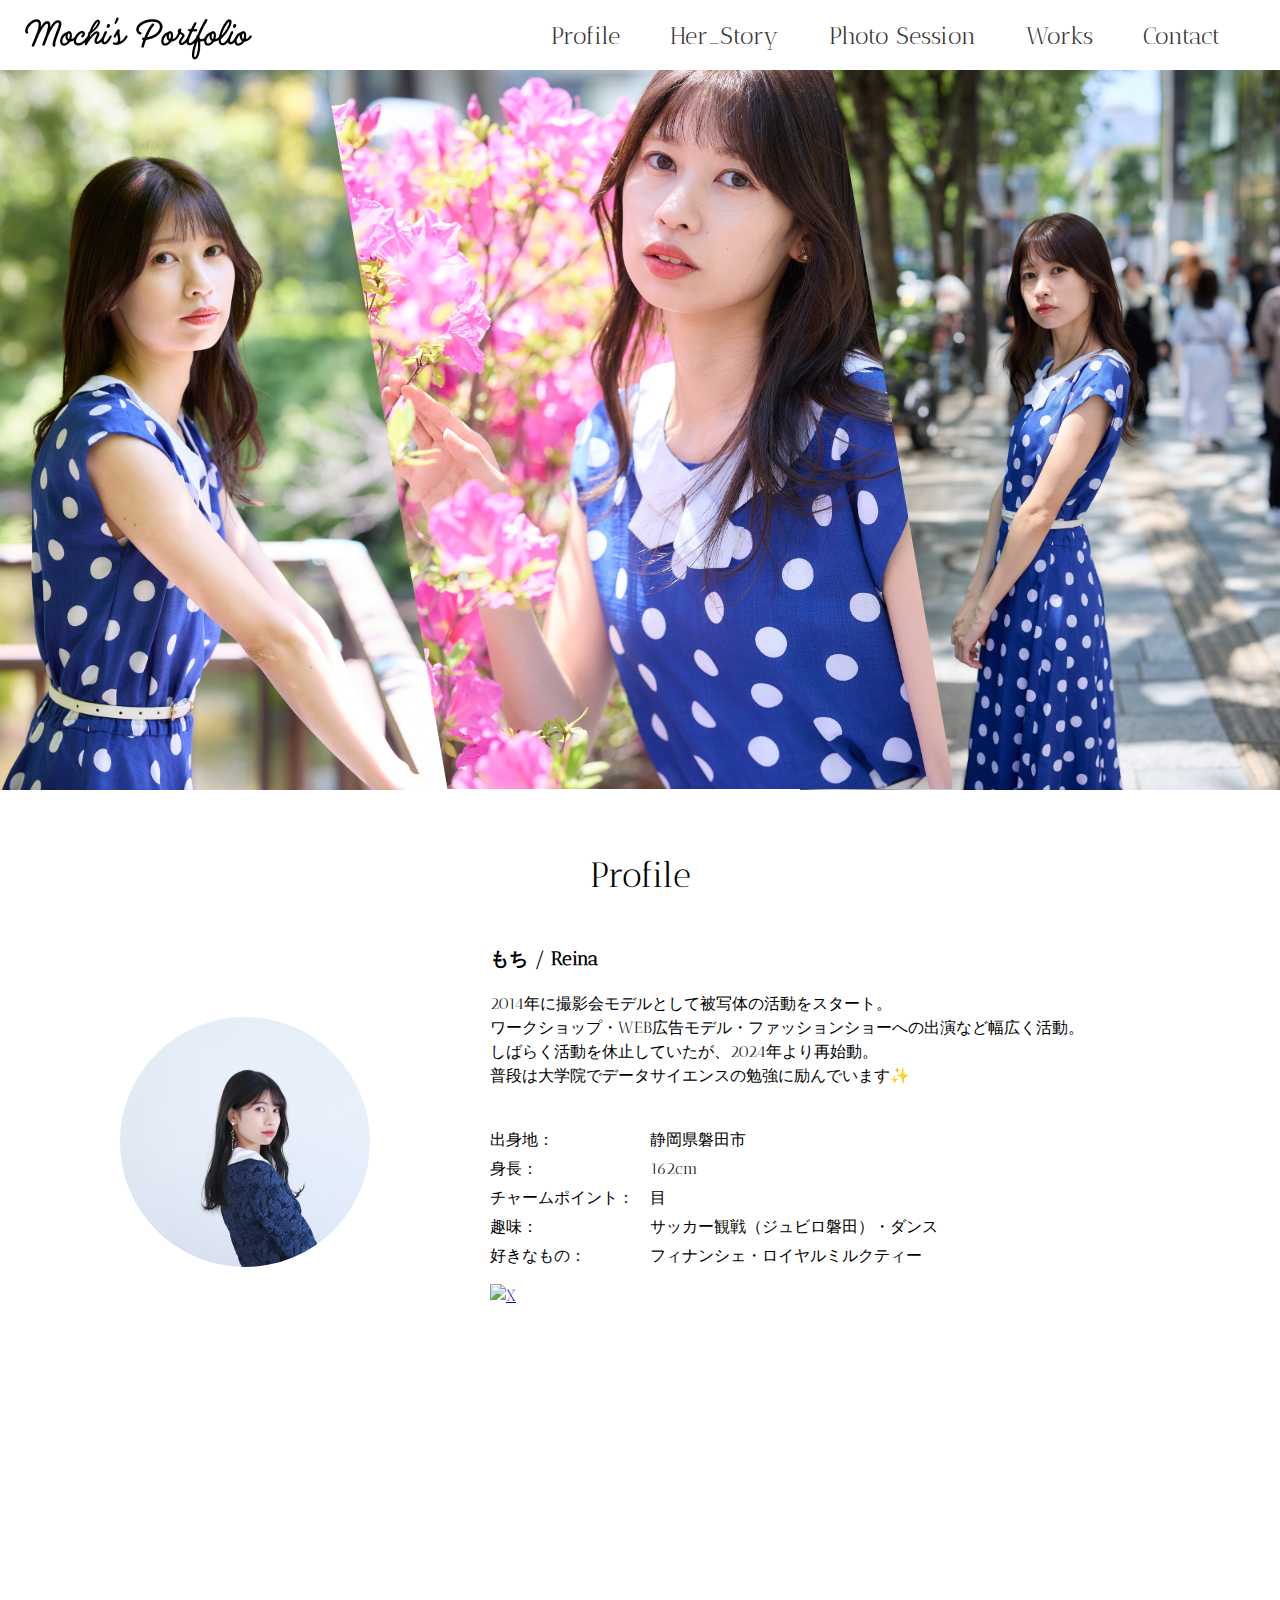
==== index.html @ 61d0ffb2 "Add files via upload" ====
<!DOCTYPE html>
<html lang="ja">
<head>
  <meta charset="UTF-8">
  <meta name="viewport" content="width=device-width, initial-scale=1.0">
  <link rel="stylesheet" href="styles.css">
  <link rel="preconnect" href="https://fonts.googleapis.com">
  <link rel="preconnect" href="https://fonts.gstatic.com" crossorigin>
  <link href="https://fonts.googleapis.com/css2?family=Antic+Didone&display=swap" rel="stylesheet">
  <title>Mochi's 22 Portfolio</title>
</head>
<body>
  
  <script src="script.js"></script>

  <header>
    <img src="01_image/01_logo.png" alt="Logo" id="logo">
    <nav>
      <a href="#profile" class="english-text">Profile</a>
      <a href="#history" class="english-text">Her_Story</a>
      <a href="#photosession" class="english-text">Photo Session</a>
      <a href="#work" class="english-text">Works</a>
      <a href="#contact" class="english-text">Contact</a>
    </nav>
  </header>

  <img src="01_image/00_top.png" alt="Header Image" id="header-image">

  <section id="top">
   
  </section>

  <section id="profile" class="profile fade-in">
    <h2 class="english-text">Profile</h2>
    <div class="profile-content">
      <img src="01_image/02_profile.png" alt="Profile Image" class="profile-image">
      <div class="profile-text">
        <h3 class="japanese-text">もち / Reina</h3>
        <p class="japanese-text">2014年に撮影会モデルとして被写体の活動をスタート。<br>
          ワークショップ・WEB広告モデル・ファッションショーへの出演など幅広く活動。<br>
          しばらく活動を休止していたが、2024年より再始動。<br>
          普段は大学院でデータサイエンスの勉強に励んでいます✨<br><br></p>
          <li class="japanese-text"><span class = span>出身地：</span>静岡県磐田市</li>
          <li class="japanese-text"><span class = span>身長：</span>162cm</li>
          <li class="japanese-text"><span class = span>チャームポイント：</span>目</li>
          <li class="japanese-text"><span class = span>趣味：</span>サッカー観戦（ジュビロ磐田）・ダンス</li>
          <li class="japanese-text"><span class = span>好きなもの：</span>フィナンシェ・ロイヤルミルクティー</li>
        <ul class="sns-icons">
         <li><a href="https://twitter.com/mochi_photo_22"><img src="01_image\03_X.png" alt="X"></a></li>
        </ul>
      </div>
    </div>
  </section>

  <section id="history" class="history fade-in">
    <h2 class="english-text">Her_Story</h2>
    <ul class="japanese-text">
      <h3 class="japanese-text">撮影会</h3>
      <li><span class = span>2014年-2015年</span>chouchou Photo 所属</li>
      <h3 class="japanese-text">ワークショップ</h3>
      <li><span class = span>2014年</span>ハッセルブラッドフィルム写真講座　ハッセル大学　モデル</li>
      <li><span class = span>2015年</span>橘田龍馬写真講座　モデル</li>
      <li><span class = span>2016年</span>飯本貴子フォトワークショップ　モデル</li>
      <h3 class="japanese-text">WEB広告</h3>
      <li><span class = span>2015年</span>スイートロード"わたし時計"　アンティーク時計広告モデル</li>
      <h3 class="japanese-text">作品</h3>
      <li><span class = span>2015年</span><a href="https://note.com/tako_iimoto/n/n1e7aea250109">飯本貴子　"うたかた"</a></li>
      <h3 class="japanese-text">ファッションショー</h3>
      <li><span class = span>2014年</span>日本女子大学被服学科ファッションショー2014　"生まれる"</li>
      <li><span class = span>2015年</span>日本女子大学被服学科ファッションショー2015　"TOKYO"</li>
      <li><span class = span>2016年</span>日本女子大学被服学科ファッションショー2016　"時代を映す女たち"</li>
      <li><span class = span>2016年</span>立教大学FDLファッションショー2016　"♡"</li>
      <h3 class="japanese-text">雑誌</h3>
      <li><span class = span>2014年</span>street JACK (ストリートジャック) 2014年8月号掲載</li>
    </ul>
  </section>

  <section id="photosession" class="skills fade-in">
    <h2 class="english-text">Photo Session</h2>
    <div class="skill-container">
     <div class="skill-box">
      <h3 class="japanese-text">随時募集 [女性限定]</h3>
      <ul class="japanese-text">
        <li>屋外私服ポートレートです。</li>
        <li>撮影していただける女性写真家さんを随時募集しています◎</li>
        <li>ご希望の場合はスタジオ撮影も承りますが、</li>
        <li>費用については写真家さん側でご負担願います。</li>
        <li>---------------------------------------------------</li>
        <li><span class="span">応募方法：</span>XのリプライorDMからご連絡ください</li>
        <li><span class="span">費用：</span>双方無償</li>
        <li><span class="span">SNS掲載：</span>OK</li>
        <li><span class="span">場所：</span>東京近郊でご希望の場所</li>
        <li>---------------------------------------------------</li>
        </li>
      </ul>
     </div>
  
     <div class="skill-box">
      <h3 class="japanese-text">不定期募集</h3>
      <ul class="japanese-text">
        <li>Xにて不定期で撮影していただける方を募集します。</li>
        <li>こちらは男女問いません。</li>
        <li>屋外私服ポートレートのみになります。</li>
        <li>※募集投稿をしたタイミングのみの受付です。</li>
        <li>---------------------------------------------------</li>
        <li><span class="span">応募方法：</span>XのリプライorDMからご連絡ください</li>
        <li><span class="span">費用：</span>双方無償 ※今後変更となる可能性あり</li>
        <li><span class="span">SNS掲載：</span>OK</li>
        <li><span class="span">場所：</span>東京近郊でモデルが指定します</li>
        <li>---------------------------------------------------</li>
        </li>
      </ul>
     </div>
     
    </div>
    <ul class="japanese-text">
      <h3 class="japanese-text">規約 ※必ずご確認ください。</h3>
      <p>・過度な露出の衣装の依頼や、接写、ローアングルでの撮影はご遠慮ください。<br></p>
      <p>※ルール違反が見受けられる場合は、次回以降ご依頼をお受けいたしません。<br></p>
      <p>・撮影した写真の公開については、SNS等の無料サイトのみといたします。<br></p>
      <p>・写真展への出展や雑誌投稿等については、事前にモデルまでご連絡ください。<br></p>
      <p>・撮影して頂いた写真はモデルのSNSやこちらのポートフォリオへ掲載いたします。<br></p>
    </ul>
  </section>

  <section id="work" class="work fade-in">
    <h2 class="english-text">Works</h2>
    <div class="work-container">
      <div class="work-item">
        <li><a href="02_work/work_01.html"><img src="02_work/01/01.JPG" alt="Story#1"></a></li>
        <h3 class="english-text">Story#1 Re:Start</h3>
        <p class="japanese-text">#室内ポートレート #再始動 #202403</p>
      </div>
      <div class="work-item">
        <li><a href="02_work/work_02.html"><img src="02_work/02/01.jpg" alt="Story#2"></a></li>
        <h3 class="english-text">Story#2 Daikanyama</h3>
        <p class="japanese-text">#街歩きポートレート #代官山 #Elegant #202405</br></p>
      </div>
      <div class="work-item">
        <li><a href="02_work/work_03.html"><img src="02_work/03/01.jpg" alt="Story#3"></a></li>
        <h3 class="english-text">Story#3 Omotesando</h3>
        <p class="japanese-text">#街歩きポートレート #表参道 #Retro #202405</br></p>
      </div>
    </div>
  </section>

  <section id="contact" class="contact fade-in">
    <h2 class="english-text">Contact</h2>
    <p class="japanese-text">サロンモデル・被写体・WEB広告モデルなどのご依頼は、XのDMからお願いいたします◎
    </a></p>
    <ul class="dm-icons">
      <li><a href="https://twitter.com/mochi_photo_22"><img src="01_image\05_mail.png" alt="X"></a></li>
    </ul>
  </section>

  <div id="topBtn">
    <img src="01_image/06_backtotop.png" alt="Top Button">
  </div>

  <html id="top">
  
</body>
</html>
---- styles.css ----
/* フォントファミリーに 'Antic Didone' を指定 */
body, .english-text {
  font-family: "Antic Didone", serif;
  margin: 0;
  padding: 0;
}

/* 日本語のテキストには 'BIZ UDPゴシック' を追加指定 */
.japanese-text {
  font-family: "BIZ UDPゴシック", "Antic Didone", serif;
}

header {
  display: flex;
  justify-content: space-between;
  align-items: center;
  background-color: #FFFFFF;
  padding: 10px;
}

#logo {
  max-width: 250px; /* ロゴの最大幅を指定 */
}

nav {
  display: flex;
}

nav a {
  text-decoration: none;
  color:#333;
  margin-right: 50px !important;
  font-size: 1.5em;
}

#header-image {
  width: 100%;
  height: auto;
}

/* 以下はポートフォリオのスタイル */
section {
  padding: 20px;
}

img {
  width: 100%;
  height: auto;
}

.profile h2 {
  text-align: center;
  margin-bottom: 30px;
  font-weight: normal;
  font-size: 2.2em;
}

.profile-content {
  display: flex;
  align-items: center; /* 垂直方向の中央寄せ */
  margin-left: 100px;
}

.profile-image {
  border-radius: 50%;
  max-width: 250px;
  margin-right: 20px; /* プロフィール画像とテキストの間の隙間 */
}

.profile-text {
  flex-grow: 1; /* 残りのスペースを占有 */
  line-height: 1.5;
  margin-left: 100px;
  margin-bottom: 30px;
}

.profile-text li{
  line-height: 1.5;
  margin-bottom: 5px;
  list-style-type: none;
}

.profile-text span{
  display: inline-block;
  width:10em;
}

.sns-icons {
  list-style-type: none;
  padding: 0;
  text-align: left;
}

.sns-icons li {
  display: inline-block;
  margin-right: 10px;
}

.sns-icons img {
  width: 40px;
  height: auto;
}

.contact h2 {
  text-align: center;
  margin-top: 20px;
  font-weight: normal;
  font-size: 2.2em;
}

.contact p {
  text-align: center;
  margin-top: 20px;
  font-weight: normal;
}

.dm-icons {
  list-style-type: none;
  padding: 0;
  text-align: center;
}

.dm-icons li {
  display: inline-block;
  margin-right: 10px;
}

.dm-icons img {
  width: 170px;
  height: auto;
}


.history h2 {
  text-align: center;
  margin-bottom: 30px;
  font-weight: normal;
  font-size: 2.2em;
}

.history ul {
  text-align: left;
  list-style-type: none;
  margin-left: 100px;
  padding: 0;
  line-height: 1.5;
}

.history li {
  margin-bottom: 10px;
}

.history span{
  display: inline-block;
  width:9em;
}



.skills h2 {
  text-align: center;
  margin-bottom: 30px;
  font-weight: normal;
  font-size: 2.2em;
}

.skills h3 {
  text-align: center;
  margin-bottom: 20px;
  font-weight: normal;
}

.skills p{
  text-align: left;
  margin-bottom: 5px;
  margin-left: 1%;
}

.skills li{
  text-align: left;
  margin-bottom: 10px;
}

.skill-container {
  display: flex;
  justify-content: space-around;
}

.skill-box {
  border: 2px solid #d3d3d3;
  padding: 15px;
  text-align: left;
  width: 40%;
  margin-bottom: 20px;
  display: flex; 
  flex-direction: column; 
  align-items: center; 
  margin-left: 0;
}

.skill-box ul {
  text-align: left;
  list-style-type: none;
  padding: 0;
}

.skill-box li {
  margin-bottom: 10px;
}

.skills span{
  display: inline-block;
  width:7em;
}
.work-container {
  display: flex;
  justify-content: space-between;
  flex-wrap: wrap;
  list-style: none;
}

.work-item {
  width: calc(32% - 20px); /* 3つ横に並べるために幅を調整 */
  margin-bottom: 20px;
}

.work-item img {
  width: 100%;
  height: auto;
  border: none;
}

.work-item h3 {
  margin-top: 10px;
}

.work-item p {
  font-size: 0.9em;
  line-height: 1.5;
}

.work h2 {
  text-align: center;
  margin-bottom: 30px;
  font-weight: normal;
  font-size: 2.2em;
}



#topBtn {
  position: fixed;
  bottom: 20px;
  right: 20px;
  display: none;
  cursor: pointer;
}

#topBtn img {
  width: 70px; /* ボタンの幅を適切なサイズに調整 */
  height: 70px; /* ボタンの高さを適切なサイズに調整 */
}

/* ページ上部にスクロールされたらボタンを表示する */
body.scrolled #topBtn {
  display: block;
}

/* 初期状態で非表示 */
.fade-in {
  opacity: 0;
  transform: translateY(20px);
  transition: opacity 1.0s ease, transform 1.0s ease;
}

/* スクロールすると表示 */
.fade-in.is-visible {
  opacity: 1;
  transform: translateY(0);
}

/* メディアクエリ: ディスプレイの幅が480px以下の場合 */
@media screen and (max-width: 480px) {
  header {
    justify-content: center; /* ヘッダー内の要素を中央寄せ */
  }

  nav {
    display: none; /* メニュー非表示 */
  }

  .profile-content {
    flex-direction: column; /* プロフィール画像とテキストを縦に並べる */
    align-items: center; /* 中央寄せ */
    margin-left: 0;
  }

  .profile-image {
    margin-right: 0; /* 間隙間なし */
    max-width: 50%;
  }

  .skills .skill-container,
  .work-container {
    padding: 0px !important;
    flex-direction: column; /* 横並びから縦並びに変更 */
    align-items: center; /* 中央寄せ */
  }

  .skill-box {
    width: 95%;
  }
  
  .skills p {
    text-align: left;
    padding: 0 !important;
  }

  .work-item {
    width: 100%; /* 幅を100%に設定 */
  }

  .history span,
  .reserch span{
    display: block; /* ブロック要素に変更 */
    width: auto; /* 幅を自動調整 */
  }

  .profile-text {
    margin-left: 0%;
    margin-top: 10%;
  }

  .japanese-text,
  .history ul,
  .reserch ul,
  body {
    font-size: 0.9em;
    margin-left: 0%; /* 全体的に文字サイズを小さく */
  }

  #topBtn img {
    width: 40px; /* ボタンの幅を小さく調整 */
    height: 40px; /* ボタンの高さを小さく調整 */
  }
}
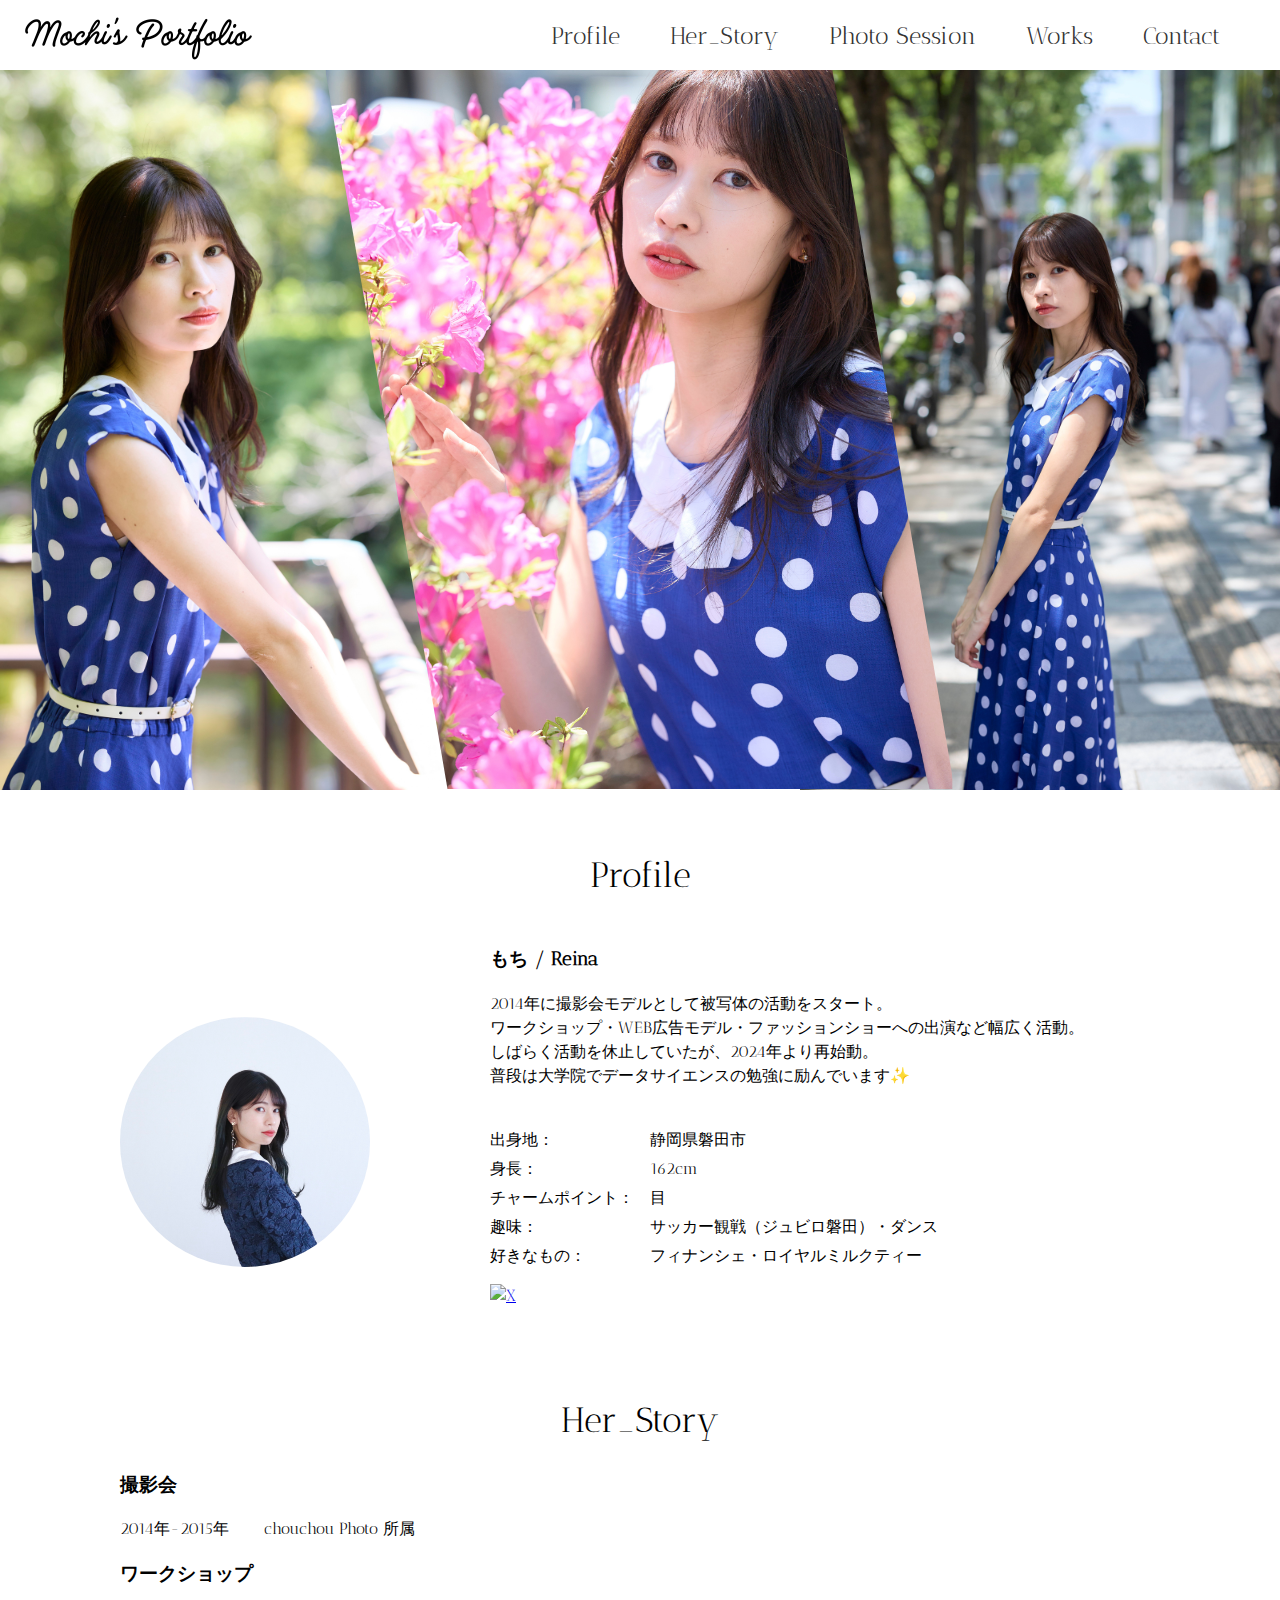
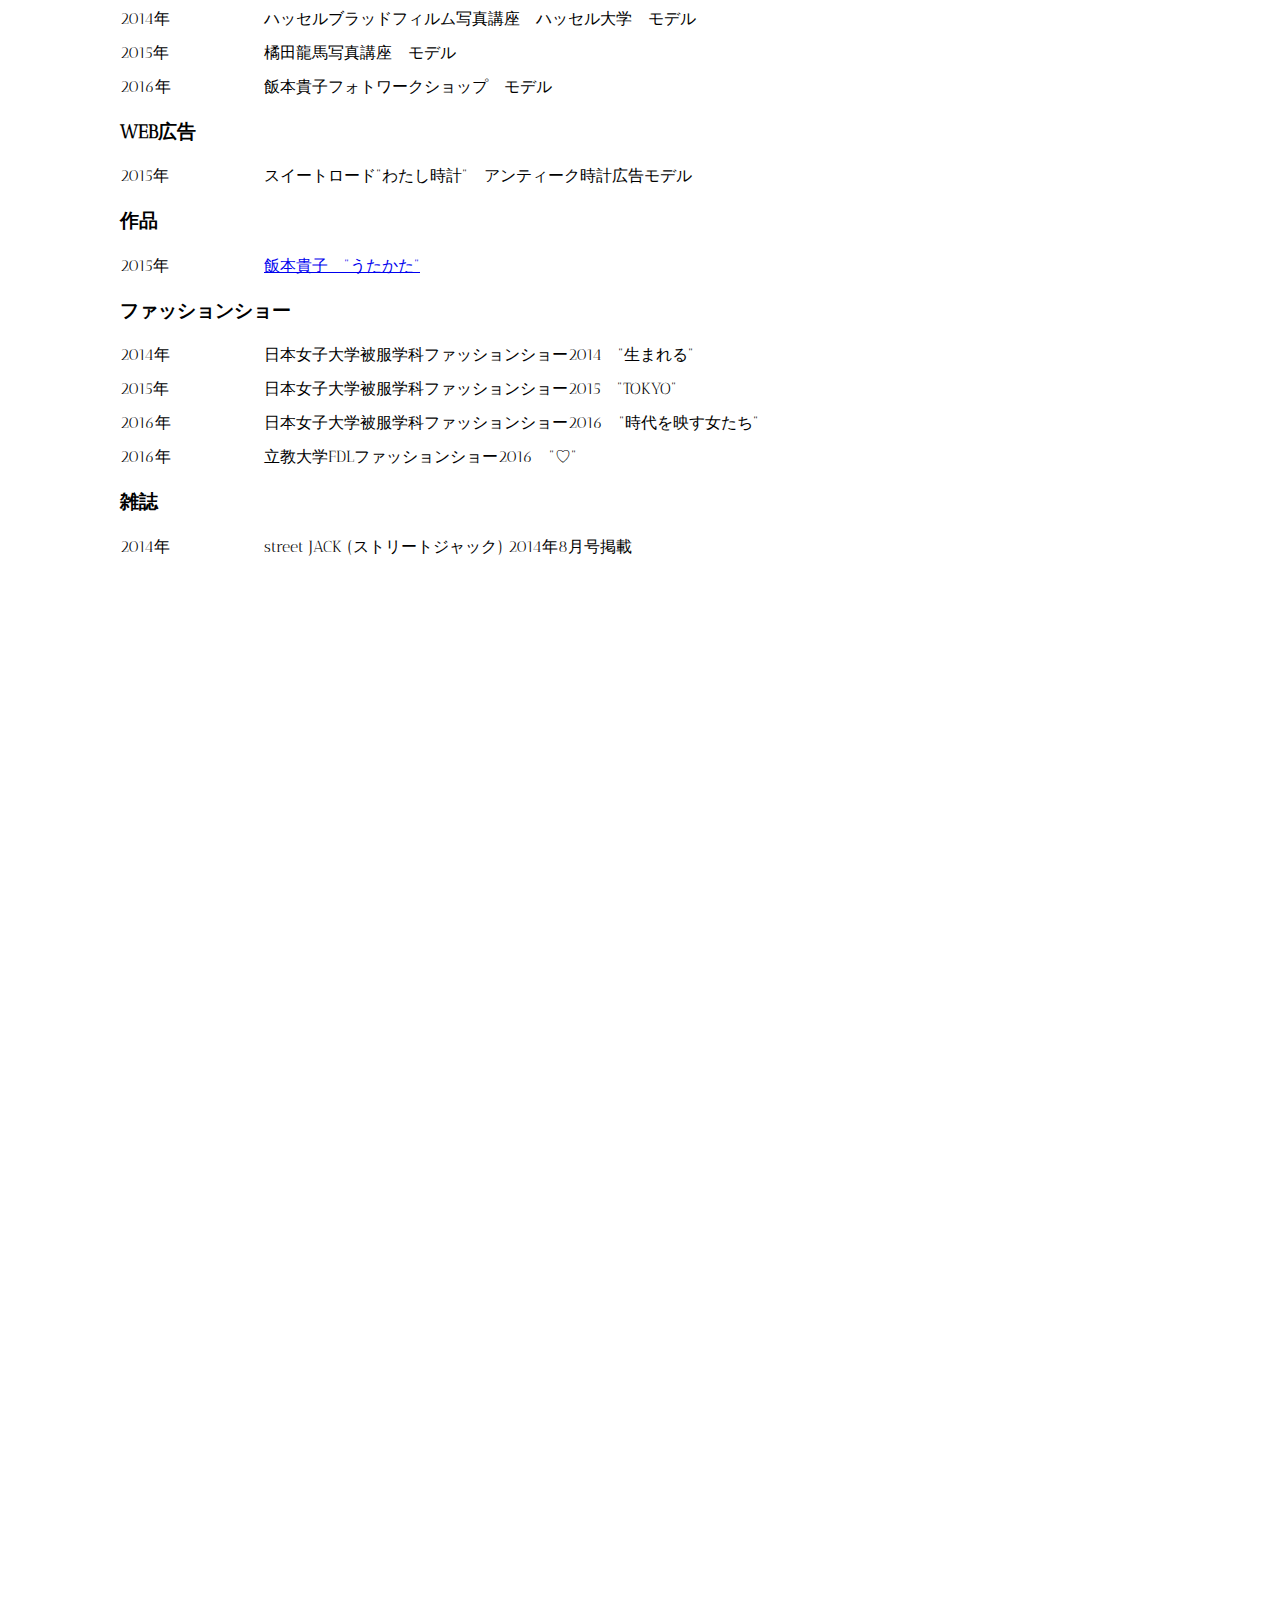
==== commit 9fd0eb6b: "Update index.html" ====
--- a/index.html
+++ b/index.html
@@ -46,7 +46,7 @@
           <li class="japanese-text"><span class = span>趣味：</span>サッカー観戦（ジュビロ磐田）・ダンス</li>
           <li class="japanese-text"><span class = span>好きなもの：</span>フィナンシェ・ロイヤルミルクティー</li>
         <ul class="sns-icons">
-         <li><a href="https://twitter.com/mochi_photo_22"><img src="01_image\03_X.png" alt="X"></a></li>
+         <li><a href="https://twitter.com/mochi_photo_22"><img src="01_image/03_X.png" alt="X"></a></li>
         </ul>
       </div>
     </div>
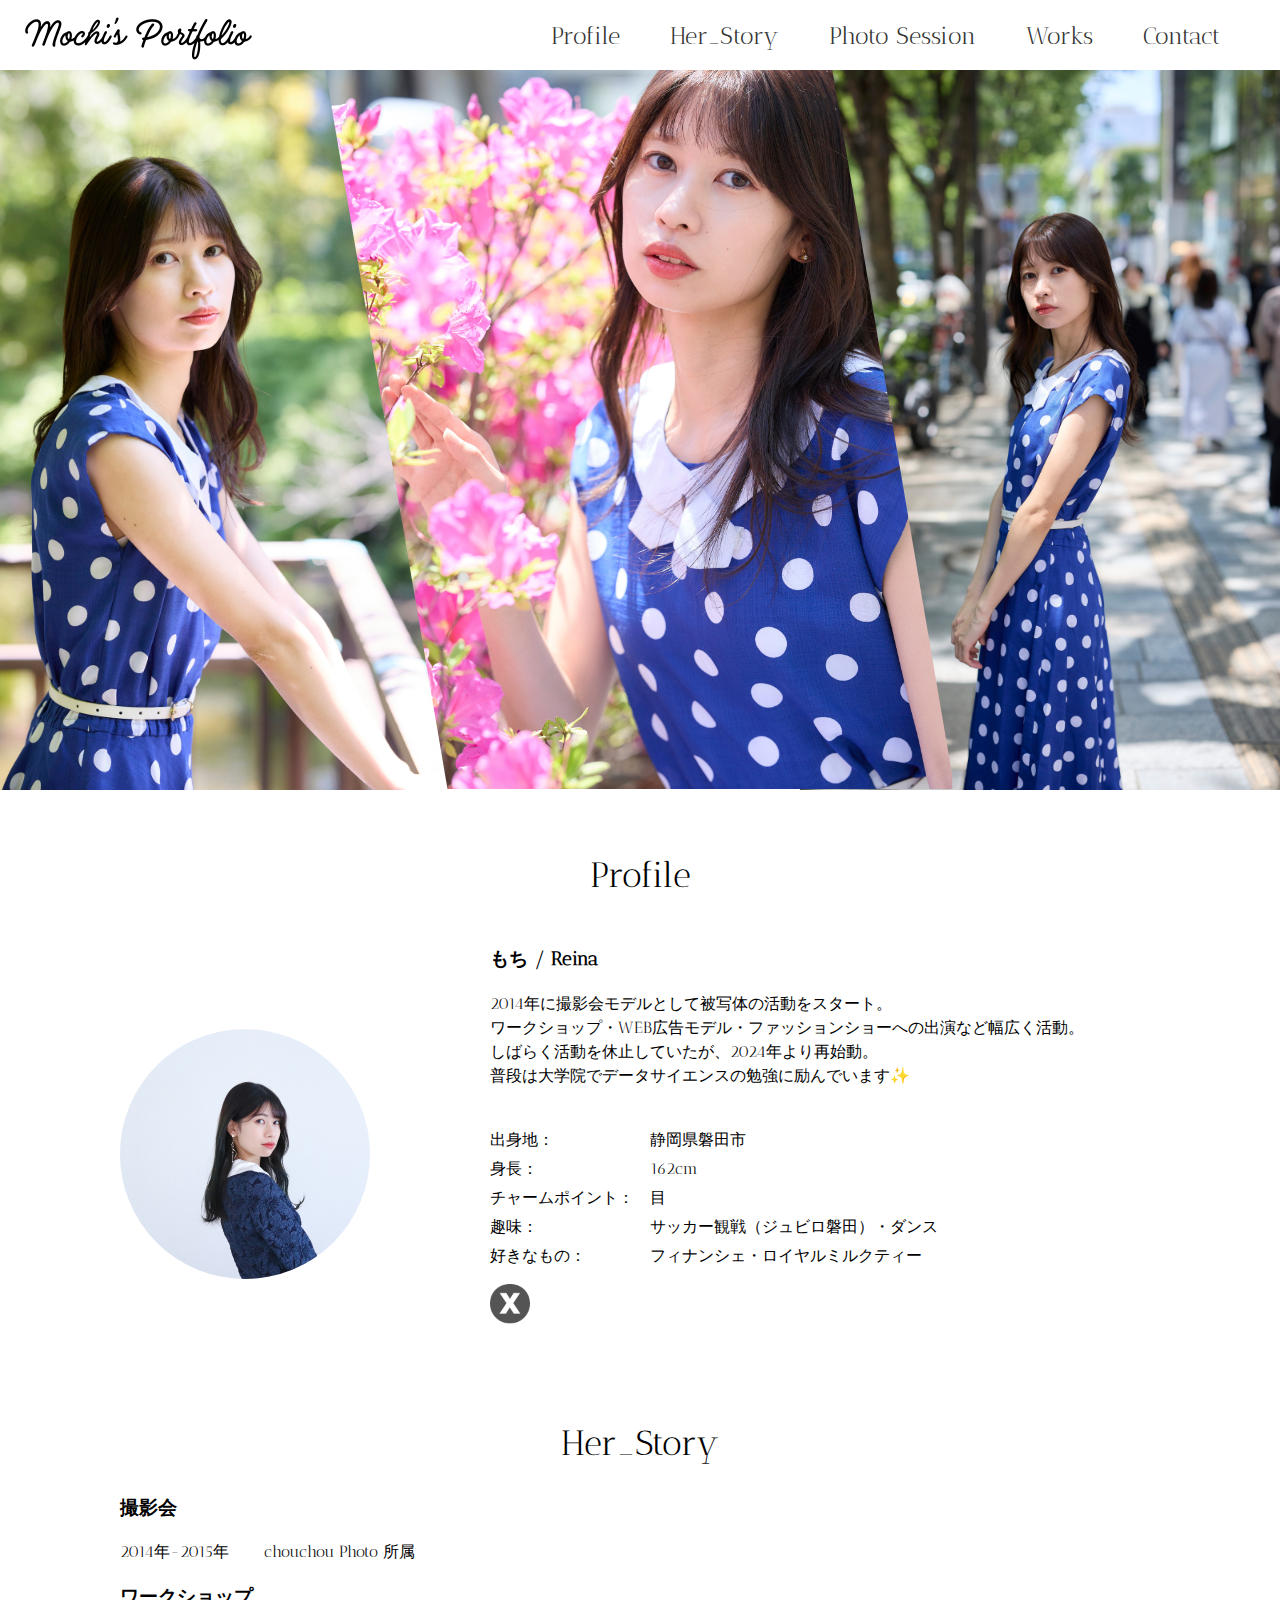
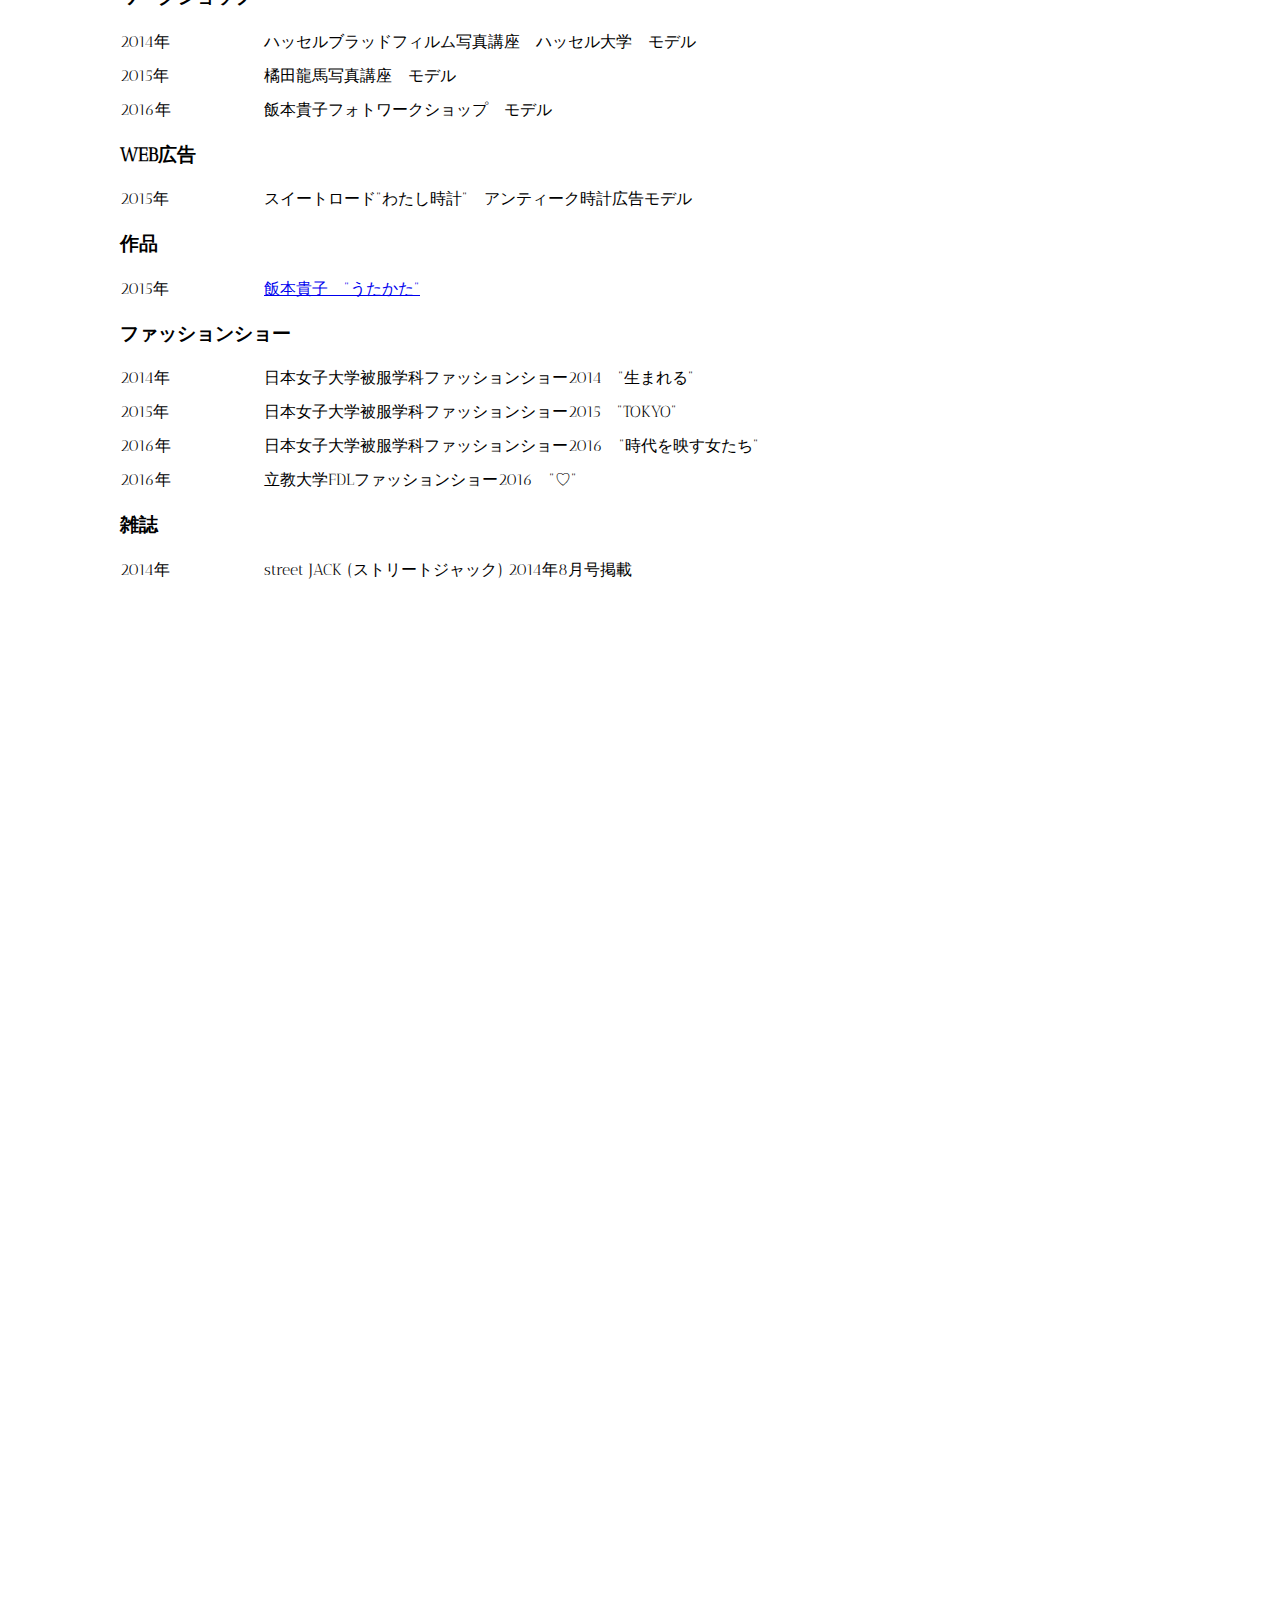
==== commit 260e03a4: "Update index.html" ====
--- a/index.html
+++ b/index.html
@@ -46,7 +46,7 @@
           <li class="japanese-text"><span class = span>趣味：</span>サッカー観戦（ジュビロ磐田）・ダンス</li>
           <li class="japanese-text"><span class = span>好きなもの：</span>フィナンシェ・ロイヤルミルクティー</li>
         <ul class="sns-icons">
-         <li><a href="https://twitter.com/mochi_photo_22"><img src="01_image/03_X.png" alt="X"></a></li>
+         <li><a href="https://twitter.com/mochi_photo_22"><img src="01_image/03_x.png" alt="X"></a></li>
         </ul>
       </div>
     </div>
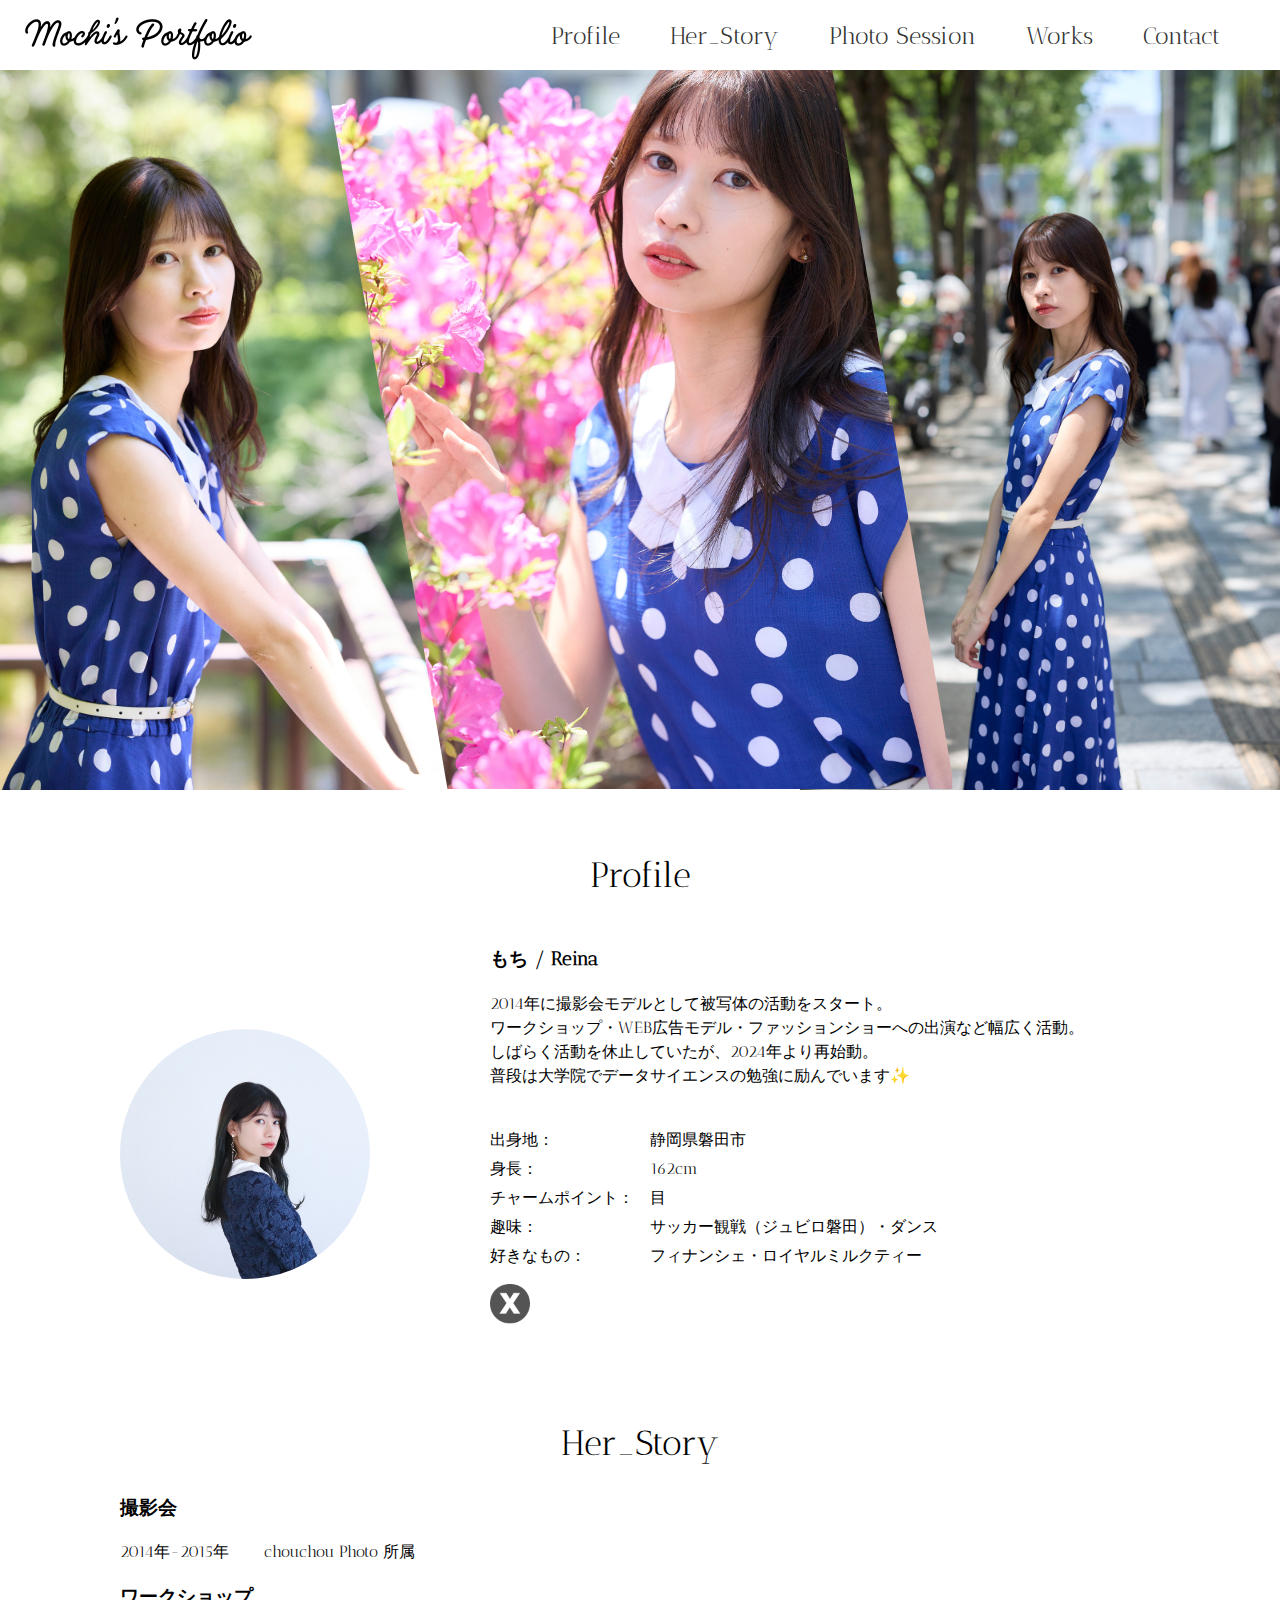
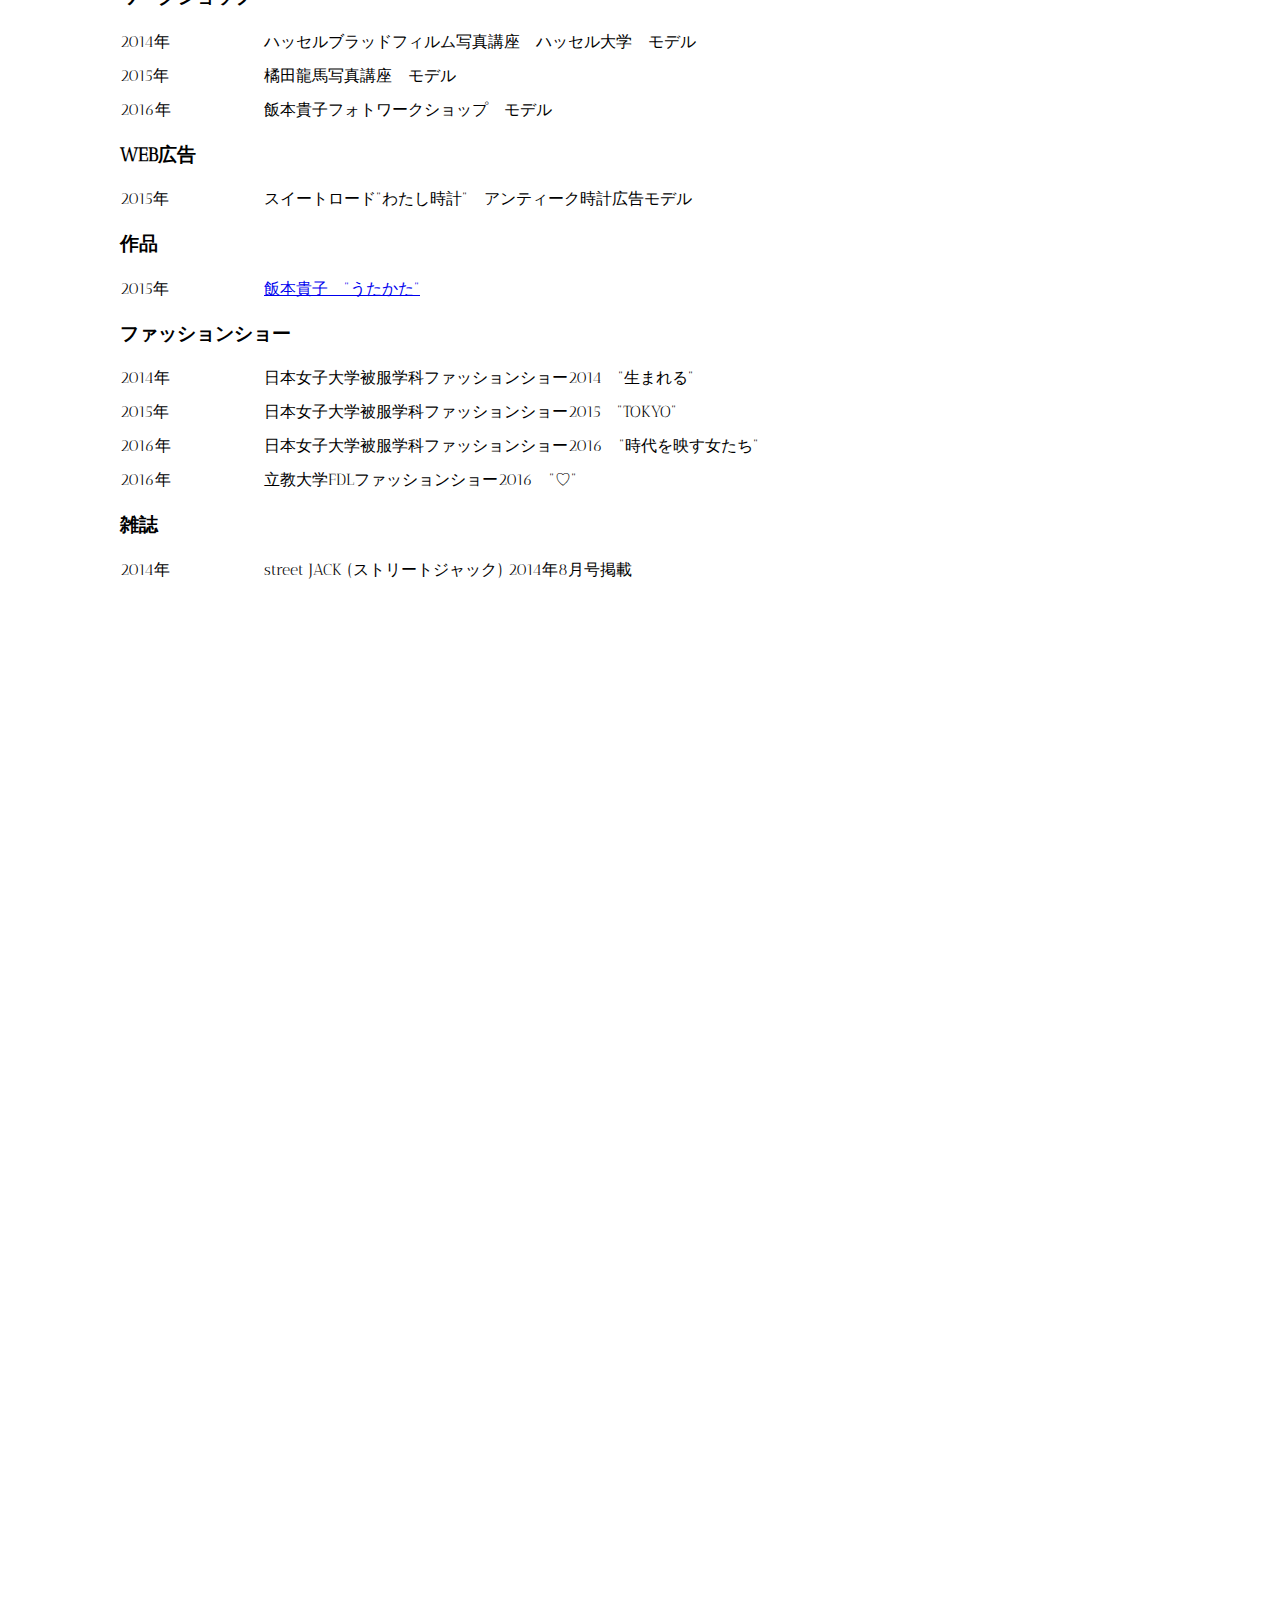
==== commit dd63263e: "Update index.html" ====
--- a/index.html
+++ b/index.html
@@ -115,11 +115,11 @@
     </div>
     <ul class="japanese-text">
       <h3 class="japanese-text">規約 ※必ずご確認ください。</h3>
-      <p>・過度な露出の衣装の依頼や、接写、ローアングルでの撮影はご遠慮ください。<br></p>
-      <p>※ルール違反が見受けられる場合は、次回以降ご依頼をお受けいたしません。<br></p>
-      <p>・撮影した写真の公開については、SNS等の無料サイトのみといたします。<br></p>
-      <p>・写真展への出展や雑誌投稿等については、事前にモデルまでご連絡ください。<br></p>
-      <p>・撮影して頂いた写真はモデルのSNSやこちらのポートフォリオへ掲載いたします。<br></p>
+      <li>過度な露出の衣装の依頼や、接写、ローアングルでの撮影はご遠慮ください。<br></li>
+      <li>ルール違反が見受けられる場合は、次回以降ご依頼をお受けいたしません。<br></li>
+      <li>撮影した写真の公開については、SNS等の無料サイトのみといたします。<br></li>
+      <li>写真展への出展や雑誌投稿等については、事前にモデルまでご連絡ください。<br></li>
+      <li>撮影して頂いた写真はモデルのSNSやこちらのポートフォリオへ掲載いたします。<br></li>
     </ul>
   </section>
 
--- a/styles.css
+++ b/styles.css
@@ -7,7 +7,7 @@
 
 /* 日本語のテキストには 'BIZ UDPゴシック' を追加指定 */
 .japanese-text {
-  font-family: "BIZ UDPゴシック", "Antic Didone", serif;
+  font-family: "BIZ UDPゴシック","Hiragino Sans W3", "Hiragino Kaku Gothic ProN", "ヒラギノ角ゴ ProN W3", "メイリオ", Meiryo, "ＭＳ Ｐゴシック", "MS PGothic", "Antic Didone", serif;
 }
 
 header {
@@ -314,6 +314,7 @@
   .skills p {
     text-align: left;
     padding: 0 !important;
+    margin-right: 40px;
   }
 
   .work-item {
